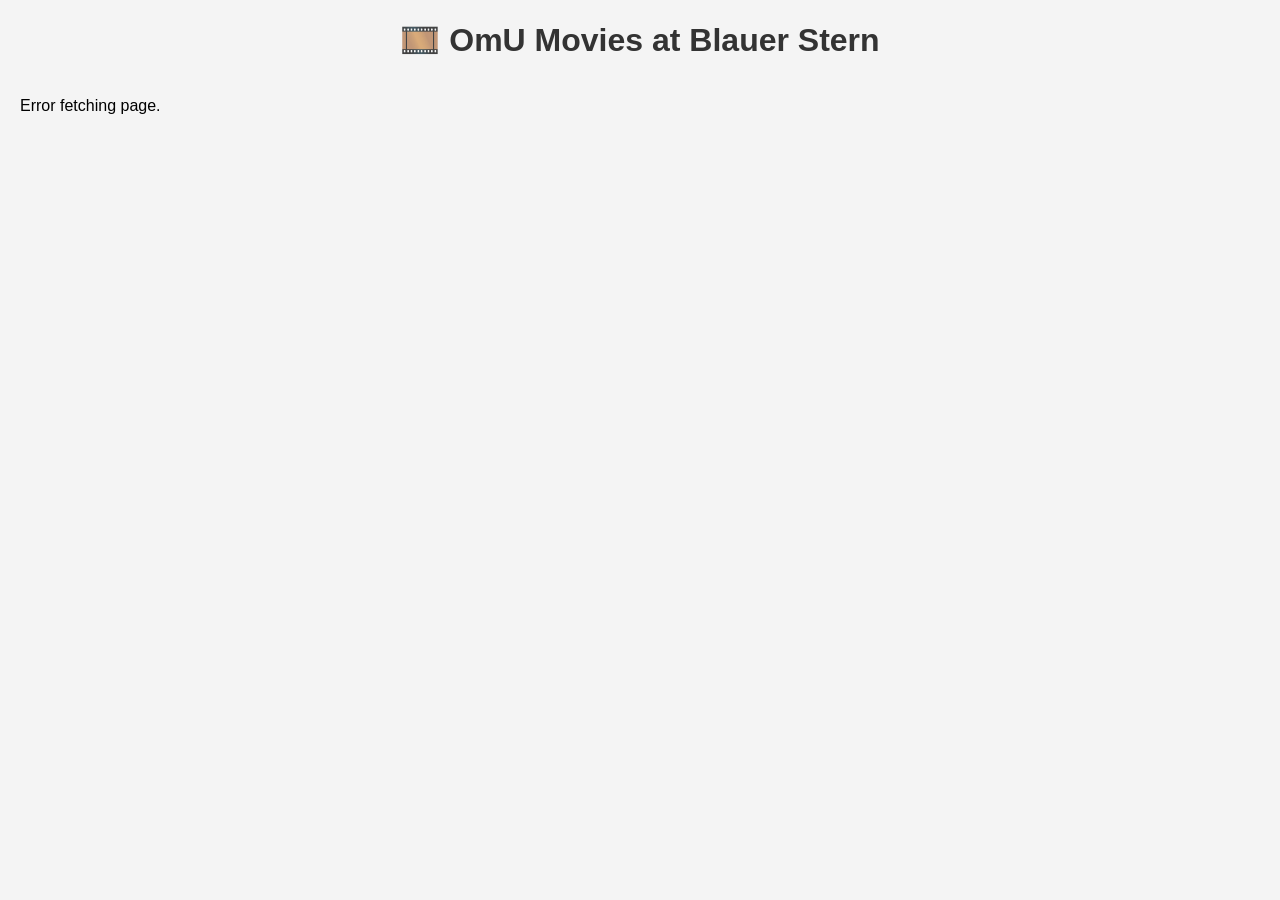
==== index.html @ e0c2a2fd "Initial commit" ====
<!DOCTYPE html>
<html>
  <head>
    <title>OmU Movies Blauer Stern</title>
    <link rel="stylesheet" href="style.css" />
  </head>
  <body>
    <h1>🎞️ OmU Movies at Blauer Stern</h1>
    <div id="movie-list"></div>

    <script src="script.js"></script>
  </body>
</html>
---- style.css ----
body {
  font-family: -apple-system, BlinkMacSystemFont, "Segoe UI", Roboto, Helvetica, Arial, sans-serif, "Apple Color Emoji", "Segoe UI Emoji", "Segoe UI Symbol";
  margin: 20px;
  background-color: #f4f4f4;
}

h1 {
  text-align: center;
  color: #333;
}

#movie-list {
  display: grid;
  grid-template-columns: repeat(auto-fit, minmax(300px, 1fr));
  gap: 20px;
}

.movie-item {
  border: 1px solid #ddd;
  padding: 15px;
  background-color: white;
  border-radius: 5px;
  box-shadow: 2px 2px 5px rgba(0, 0, 0, 0.1);
  display: flex;
  /* Use flexbox for layout */
  align-items: flex-start;
  /* Align items to the top */
}

.movie-image {
  height: 215px;
  /* Set image height */
  width: auto;
  /* Maintain aspect ratio */
  margin-right: 20px;
  /* Space between image and text */
  border-radius: 5px 0 0 5px;
  /* Rounded corners on the left side */
}

.movie-info {
  /* New container for the text elements */
  display: flex;
  flex-direction: column;
}

.movie-item h3 {
  margin-top: 0;
  color: #333;
}

.movie-item p {
  margin-bottom: 5px;
  color: #666;
}

.ticket-button {
  display: inline-flex;
  padding: 10px 20px;
  /* Increased padding */
  background-color: #004085;
  /* Blue background color */
  color: white;
  text-decoration: none;
  /* Remove underline from link */
  border-radius: 8px;
  /* More rounded corners */
  font-weight: 600;
  /* Slightly bolder text */
  transition: background-color 0.3s ease, transform 0.2s ease;
  /* Smooth transitions */
  box-shadow: 0 2px 4px rgba(0, 0, 0, 0.15);
  /* Subtle shadow */
  border: none;
  /* Remove default border */
  cursor: pointer;
  /* Indicate it's clickable */
  margin-top: 20px;
  align-items: center;
  /* Vertically center content */
  justify-content: center;
  /* Horizontally center content */
}

.movie-item p {
  display: flex;
  /* Use flexbox for layout */
  flex-direction: column;
  /* Stack label and value vertically */
  margin-bottom: 5px;
}

.movie-item p .label {
  font-weight: bold;
  color: #333;
}

.movie-item p .value {
  color: #666;
}
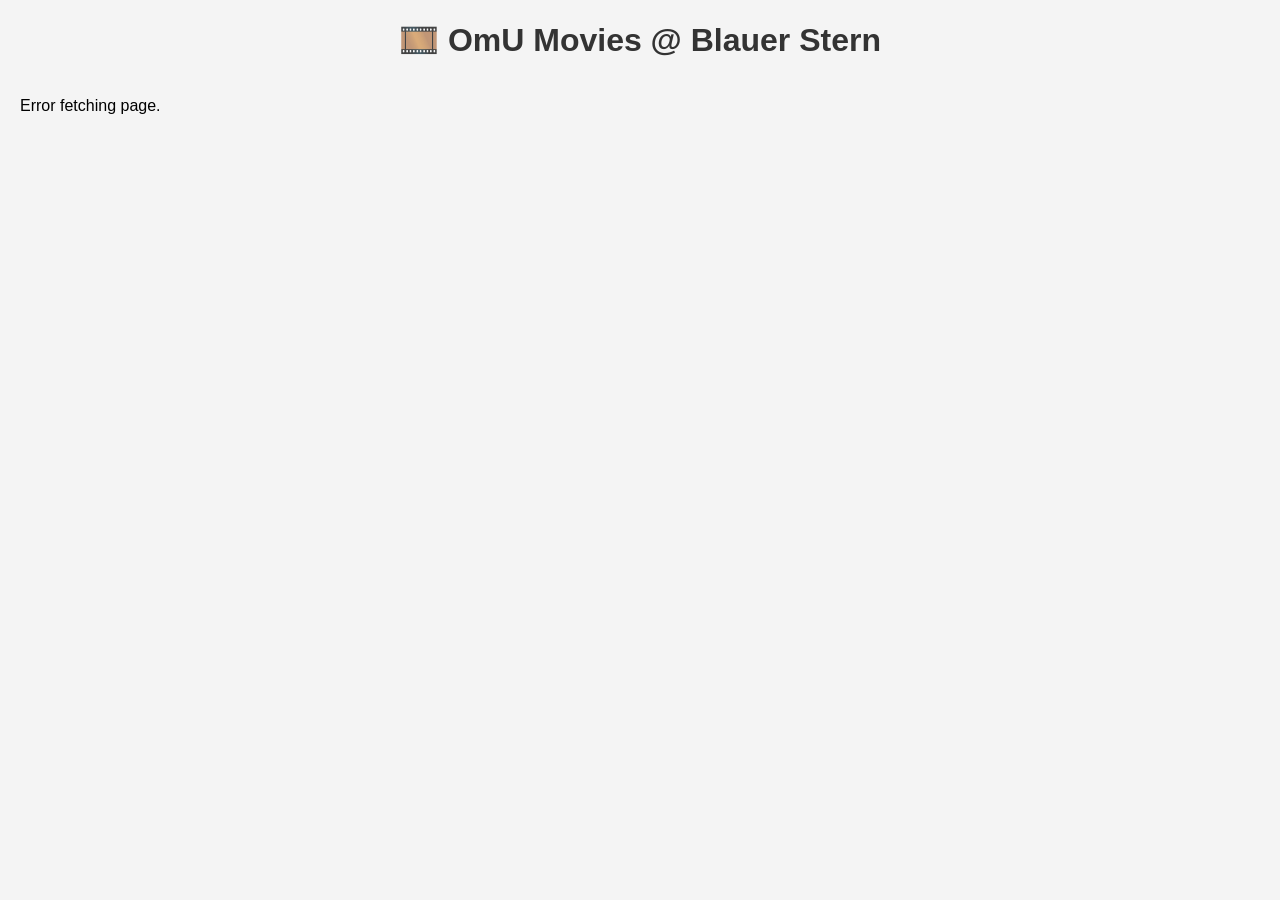
==== commit 08960369: "Added nice styling wow" ====
--- a/index.html
+++ b/index.html
@@ -1,11 +1,11 @@
 <!DOCTYPE html>
 <html>
   <head>
-    <title>OmU Movies Blauer Stern</title>
+    <title>🎞️ OmU Movies @ Blauer Stern</title>
     <link rel="stylesheet" href="style.css" />
   </head>
   <body>
-    <h1>🎞️ OmU Movies at Blauer Stern</h1>
+    <h1>🎞️ OmU Movies @ Blauer Stern</h1>
     <div id="movie-list"></div>
 
     <script src="script.js"></script>
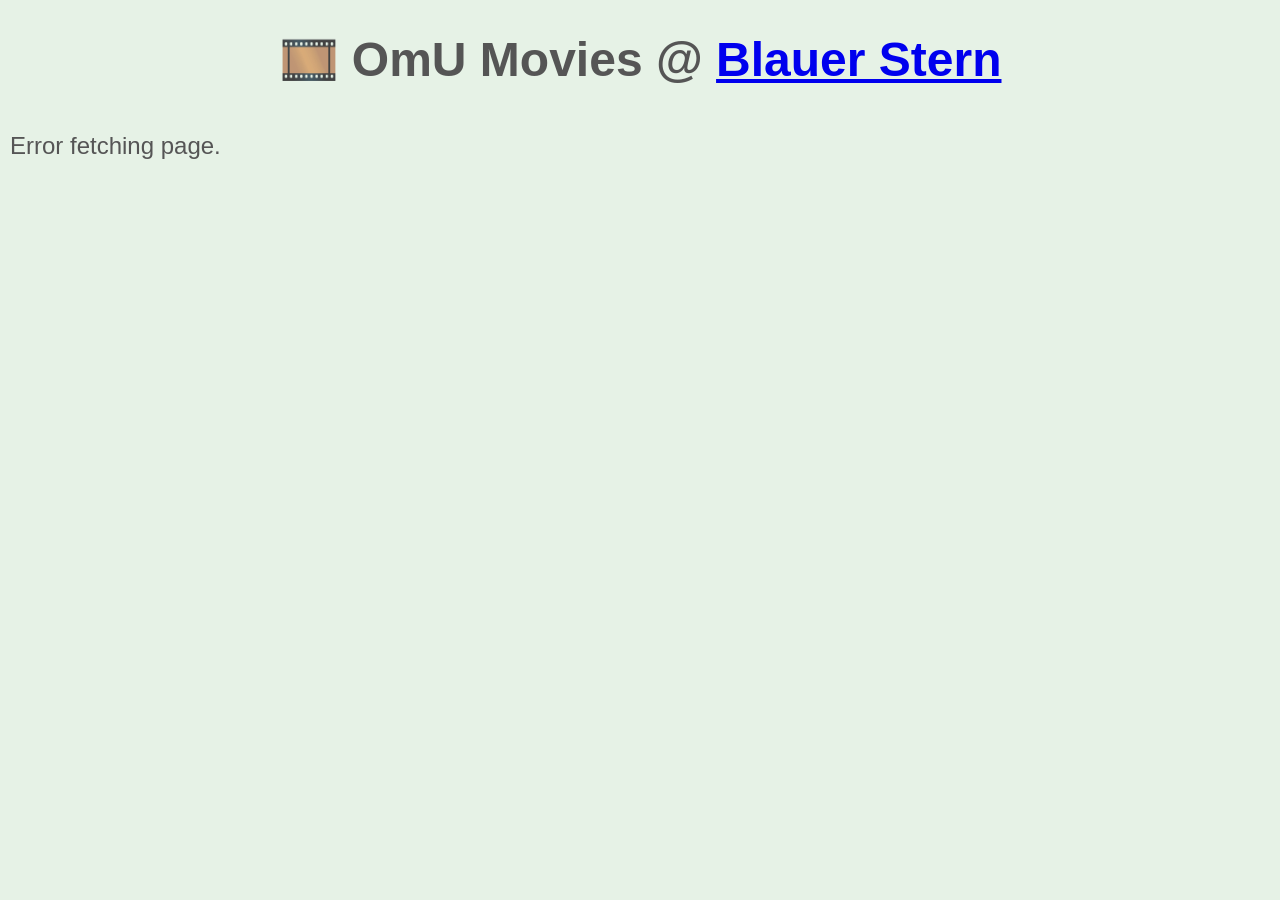
==== commit 41e1da7c: "feat: Link 'Blauer Stern' to its official website and open in new tab In the `index.html` file, the " ====
--- a/index.html
+++ b/index.html
@@ -5,7 +5,7 @@
     <link rel="stylesheet" href="style.css" />
   </head>
   <body>
-    <h1>🎞️ OmU Movies @ Blauer Stern</h1>
+    <h1>🎞️ OmU Movies @ <a href="https://www.yorck.de/kinos/blauer-stern" target="_blank">Blauer Stern</a></h1>
     <div id="movie-list"></div>
 
     <script src="script.js"></script>
--- a/style.css
+++ b/style.css
@@ -1,100 +1,89 @@
 body {
   font-family: -apple-system, BlinkMacSystemFont, "Segoe UI", Roboto, Helvetica, Arial, sans-serif, "Apple Color Emoji", "Segoe UI Emoji", "Segoe UI Symbol";
-  margin: 20px;
-  background-color: #f4f4f4;
+  margin: 10px;
+  background-color: #E6F2E6;
+  font-size: 1.5rem;
+  color: #555;
 }
 
 h1 {
   text-align: center;
-  color: #333;
+  margin-bottom: 20px;
 }
 
 #movie-list {
   display: grid;
-  grid-template-columns: repeat(auto-fit, minmax(300px, 1fr));
-  gap: 20px;
+  grid-template-columns: 1fr;
+  gap: 15px;
 }
 
 .movie-item {
   border: 1px solid #ddd;
-  padding: 15px;
+  padding: 10px;
   background-color: white;
   border-radius: 5px;
   box-shadow: 2px 2px 5px rgba(0, 0, 0, 0.1);
   display: flex;
-  /* Use flexbox for layout */
+  flex-direction: row;
   align-items: flex-start;
-  /* Align items to the top */
 }
 
 .movie-image {
+  width: auto;
   height: 215px;
-  /* Set image height */
-  width: auto;
-  /* Maintain aspect ratio */
+  object-fit: cover;
+  border-radius: 5px;
   margin-right: 20px;
-  /* Space between image and text */
-  border-radius: 5px 0 0 5px;
-  /* Rounded corners on the left side */
+  margin-top: 8px;
 }
 
 .movie-info {
-  /* New container for the text elements */
   display: flex;
   flex-direction: column;
+  flex-grow: 1;
 }
 
 .movie-item h3 {
-  margin-top: 0;
-  color: #333;
-}
-
-.movie-item p {
-  margin-bottom: 5px;
-  color: #666;
-}
-
-.ticket-button {
-  display: inline-flex;
-  padding: 10px 20px;
-  /* Increased padding */
-  background-color: #004085;
-  /* Blue background color */
-  color: white;
-  text-decoration: none;
-  /* Remove underline from link */
-  border-radius: 8px;
-  /* More rounded corners */
-  font-weight: 600;
-  /* Slightly bolder text */
-  transition: background-color 0.3s ease, transform 0.2s ease;
-  /* Smooth transitions */
-  box-shadow: 0 2px 4px rgba(0, 0, 0, 0.15);
-  /* Subtle shadow */
-  border: none;
-  /* Remove default border */
-  cursor: pointer;
-  /* Indicate it's clickable */
-  margin-top: 20px;
+  font-size: 2.5rem;
+  font-weight: 700;
+  margin: 8px 0;
+  display: flex;
   align-items: center;
-  /* Vertically center content */
-  justify-content: center;
-  /* Horizontally center content */
 }
 
 .movie-item p {
   display: flex;
-  /* Use flexbox for layout */
   flex-direction: column;
-  /* Stack label and value vertically */
-  margin-bottom: 5px;
+  margin: 8px 0;
+  line-height: 1.2;
 }
 
 .movie-item p .label {
-  font-weight: bold;
-  color: #333;
+  font-weight: 600;
+  margin-top: 10px;
 }
 
 .movie-item p .value {
-  color: #666;
+  color: #444;
+}
+
+.movie-info h3 .ticket-button {
+  margin-left: 20px;
+  padding: 10px;
+  font-size: 0.8rem;
+  font-weight: 400;
+  border-radius: 4px;
+  background-color: #8FBC8F;
+  color: white;
+  text-decoration: none;
+  border: none;
+  cursor: pointer;
+  box-shadow: 0 1px 2px rgba(0, 0, 0, 0.15);
+  transition: background-color 0.3s ease, transform 0.2s ease;
+}
+
+.movie-link {
+  text-decoration: none;
+  color: inherit;
+  display: block;
 }
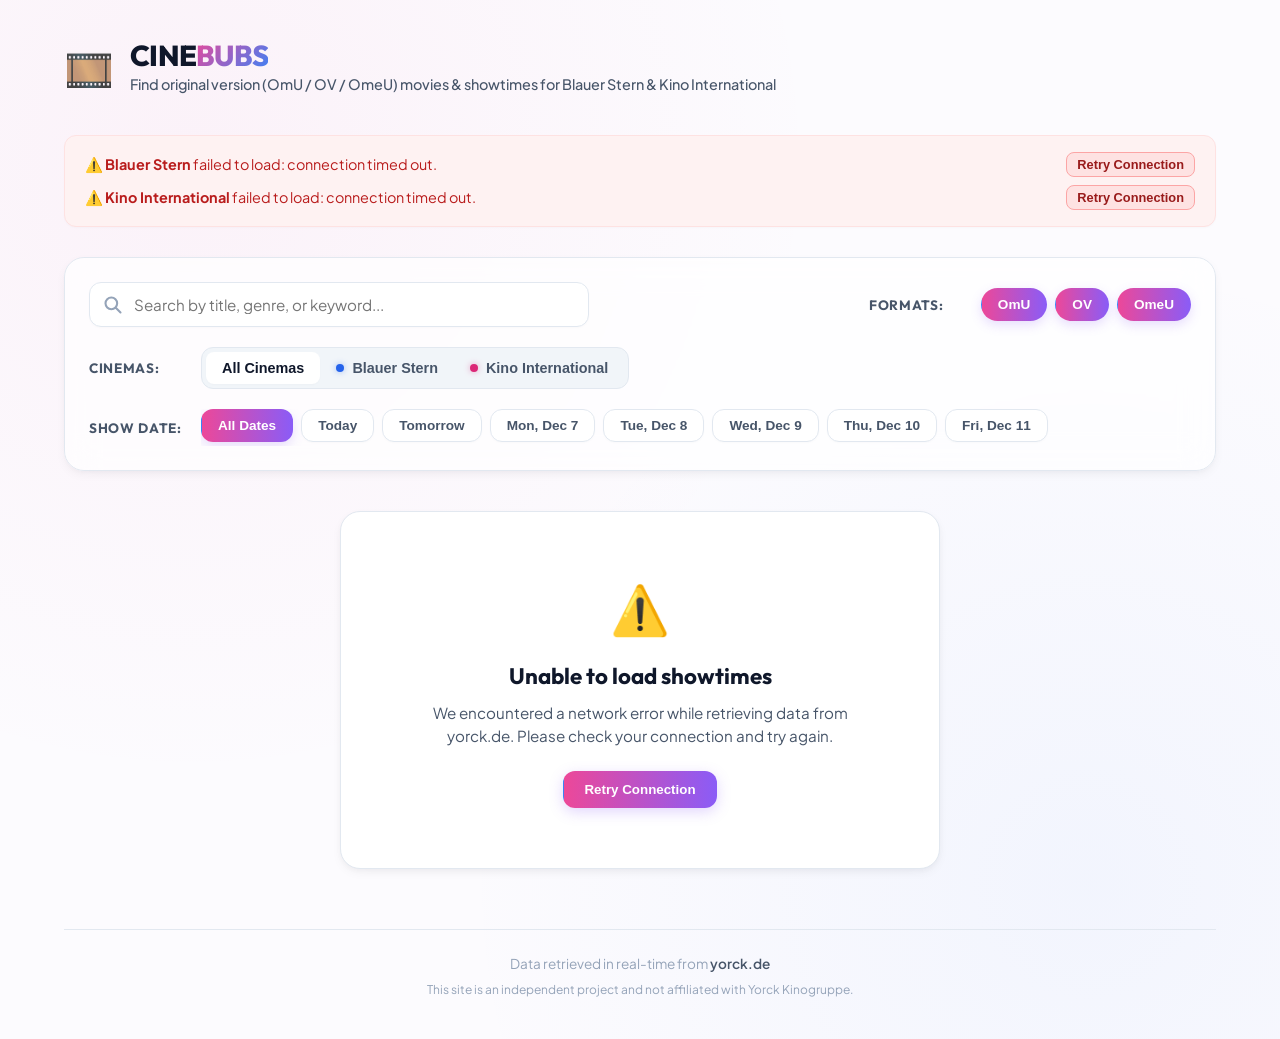
==== commit ade615cf: "redesign + new cinema added" ====
--- a/index.html
+++ b/index.html
@@ -1,12 +1,150 @@
 <!DOCTYPE html>
-<html>
+<html lang="en">
   <head>
-    <title>🎞️ OmU Movies @ Blauer Stern</title>
+    <meta charset="UTF-8" />
+    <meta name="viewport" content="width=device-width, initial-scale=1.0" />
+    <title>CineBubs | OmU & OV Showtimes @ Blauer Stern & Kino International</title>
+    <meta name="description" content="Explore original version (OmU, OV, OmeU) movie showtimes and buy tickets for Blauer Stern and Kino International in Berlin. High-end, fast, and real-time." />
+    
+    <!-- Google Fonts -->
+    <link rel="preconnect" href="https://fonts.googleapis.com" />
+    <link rel="preconnect" href="https://fonts.gstatic.com" crossorigin />
+    <link href="https://fonts.googleapis.com/css2?family=Outfit:wght@400;600;700;800&family=Plus+Jakarta+Sans:wght@400;500;600;700&display=swap" rel="stylesheet" />
+    
+    <!-- Emoji Favicon -->
+    <link rel="icon" href="data:image/svg+xml,<svg xmlns=%22http://www.w3.org/2000/svg%22 viewBox=%220 0 100 100%22><text y=%22.9em%22 font-size=%2280%22>🎞️</text></svg>" />
+    
     <link rel="stylesheet" href="style.css" />
   </head>
   <body>
-    <h1>🎞️ OmU Movies @ <a href="https://www.yorck.de/kinos/blauer-stern" target="_blank">Blauer Stern</a></h1>
-    <div id="movie-list"></div>
+    <div class="container">
+      <!-- Header -->
+      <header class="main-header">
+        <div class="brand">
+          <span class="brand-emoji">🎞️</span>
+          <div>
+            <h1>CINE<span class="gradient-text">BUBS</span></h1>
+            <p class="brand-tagline">Find original version (OmU / OV / OmeU) movies & showtimes for Blauer Stern & Kino International</p>
+          </div>
+        </div>
+        
+        <div id="stats-counter" class="stats-counter hidden">
+          <span class="stats-badge" id="stats-movies-count">0 Movies</span>
+          <span class="stats-badge" id="stats-sessions-count">0 Showtimes</span>
+        </div>
+      </header>
+
+      <!-- Error Notification Area -->
+      <div id="error-container" class="error-container hidden"></div>
+
+      <!-- Filters Panel -->
+      <section class="filter-panel" aria-label="Filter showtimes">
+        <!-- Search and Format Filters -->
+        <div class="filter-row top-row">
+          <div class="search-wrapper">
+            <svg class="search-icon" xmlns="http://www.w3.org/2000/svg" fill="none" viewBox="0 0 24 24" stroke="currentColor" width="20" height="20">
+              <path stroke-linecap="round" stroke-linejoin="round" stroke-width="2.5" d="M21 21l-6-6m2-5a7 7 0 11-14 0 7 7 0 0114 0z" />
+            </svg>
+            <input type="text" id="search-input" placeholder="Search by title, genre, or keyword..." aria-label="Search movies" />
+          </div>
+          
+          <div class="format-filters-wrapper">
+            <span class="filter-label">Formats:</span>
+            <div class="format-chips">
+              <button class="chip-toggle active" data-format="OmU" id="btn-fmt-omu">OmU</button>
+              <button class="chip-toggle active" data-format="OV" id="btn-fmt-ov">OV</button>
+              <button class="chip-toggle active" data-format="OmeU" id="btn-fmt-omeu">OmeU</button>
+            </div>
+          </div>
+        </div>
+
+        <!-- Cinema Selector -->
+        <div class="filter-row">
+          <div class="cinema-selector-wrapper">
+            <span class="filter-label">Cinemas:</span>
+            <div class="cinema-tabs">
+              <button class="cinema-tab active" data-cinema="all" id="tab-cinema-all">All Cinemas</button>
+              <button class="cinema-tab" data-cinema="blauer-stern" id="tab-cinema-blauer-stern">
+                <span class="tab-indicator blauer-stern"></span>Blauer Stern
+              </button>
+              <button class="cinema-tab" data-cinema="kino-international" id="tab-cinema-kino-international">
+                <span class="tab-indicator kino-international"></span>Kino International
+              </button>
+            </div>
+          </div>
+        </div>
+
+        <!-- Date Selector -->
+        <div class="filter-row date-row">
+          <div class="date-selector-wrapper">
+            <span class="filter-label">Show Date:</span>
+            <div class="date-scroll" id="date-scroll-container">
+              <!-- Dynamically populated date tabs -->
+            </div>
+          </div>
+        </div>
+      </section>
+
+      <!-- Main Content Area -->
+      <main>
+        <!-- Skeleton Loading State -->
+        <div id="skeleton-loader" class="movie-grid">
+          <div class="skeleton-card">
+            <div class="skeleton-image-holder"></div>
+            <div class="skeleton-info-holder">
+              <div class="skeleton-line title"></div>
+              <div class="skeleton-line meta"></div>
+              <div class="skeleton-line tagline"></div>
+              <div class="skeleton-line sessions"></div>
+            </div>
+          </div>
+          <div class="skeleton-card">
+            <div class="skeleton-image-holder"></div>
+            <div class="skeleton-info-holder">
+              <div class="skeleton-line title"></div>
+              <div class="skeleton-line meta"></div>
+              <div class="skeleton-line tagline"></div>
+              <div class="skeleton-line sessions"></div>
+            </div>
+          </div>
+          <div class="skeleton-card">
+            <div class="skeleton-image-holder"></div>
+            <div class="skeleton-info-holder">
+              <div class="skeleton-line title"></div>
+              <div class="skeleton-line meta"></div>
+              <div class="skeleton-line tagline"></div>
+              <div class="skeleton-line sessions"></div>
+            </div>
+          </div>
+          <div class="skeleton-card">
+            <div class="skeleton-image-holder"></div>
+            <div class="skeleton-info-holder">
+              <div class="skeleton-line title"></div>
+              <div class="skeleton-line meta"></div>
+              <div class="skeleton-line tagline"></div>
+              <div class="skeleton-line sessions"></div>
+            </div>
+          </div>
+        </div>
+
+        <!-- Status State (Empty / Error) -->
+        <div id="status-state" class="status-state hidden">
+          <div id="status-icon" class="status-icon">🎬</div>
+          <h3 id="status-title">No screenings found</h3>
+          <p id="status-message">Try clearing filters or checking another date.</p>
+          <button id="status-action-btn" class="btn-clear">Reset Filters</button>
+        </div>
+
+        <!-- Movies List -->
+        <div id="movie-list" class="movie-grid hidden"></div>
+      </main>
+
+      <!-- Footer -->
+      <footer class="main-footer">
+        <p>Data retrieved in real-time from <a href="https://www.yorck.de" target="_blank" rel="noopener">yorck.de</a></p>
+        <p class="footer-sub">This site is an independent project and not affiliated with Yorck Kinogruppe.</p>
+      </footer>
+    </div>
 
     <script src="script.js"></script>
   </body>
--- a/style.css
+++ b/style.css
@@ -1,89 +1,829 @@
+/* Design System & Variables */
+:root {
+  --font-heading: 'Outfit', sans-serif;
+  --font-body: 'Plus Jakarta Sans', -apple-system, BlinkMacSystemFont, "Segoe UI", Roboto, sans-serif;
+  
+  /* Color Palette - Premium Pink & Blue Light */
+  --bg-main: #fcfbfe; /* Very soft white with a violet-pink tint */
+  --bg-card: #ffffff;
+  --bg-card-hover: #ffffff;
+  --border-color: #e2e8f0; 
+  --border-active: #d8b4fe; /* Purple-300 */
+  
+  --primary: #4f46e5; /* Indigo-600 */
+  --primary-hover: #4338ca; /* Indigo-700 */
+  --primary-pink: #ec4899; /* Pink-500 */
+  --primary-blue: #3b82f6; /* Blue-500 */
+  --primary-gradient: linear-gradient(135deg, var(--primary-pink) 0%, var(--primary-blue) 100%);
+  --primary-glow: rgba(79, 70, 229, 0.12);
+  
+  --text-primary: #0f172a; 
+  --text-secondary: #475569; 
+  --text-muted: #94a3b8; 
+  
+  /* Cinema Accents - Blauer Stern (Blue), Kino International (Pink) */
+  --blauer-stern: #2563eb; /* Blue-600 */
+  --blauer-stern-bg: rgba(37, 99, 235, 0.06);
+  --kino-international: #db2777; /* Pink-600 */
+  --kino-international-bg: rgba(219, 39, 119, 0.06);
+  
+  /* Shadows & Radius */
+  --shadow-sm: 0 1px 2px rgba(0, 0, 0, 0.02);
+  --shadow-md: 0 4px 12px -2px rgba(15, 23, 42, 0.06), 0 2px 6px -1px rgba(15, 23, 42, 0.03);
+  --shadow-lg: 0 20px 25px -5px rgba(15, 23, 42, 0.08), 0 8px 10px -6px rgba(15, 23, 42, 0.04);
+  
+  --radius-sm: 8px;
+  --radius-md: 12px;
+  --radius-lg: 20px;
+  --radius-pill: 9999px;
+  
+  --transition-normal: 0.25s cubic-bezier(0.4, 0, 0.2, 1);
+  --transition-fast: 0.15s ease;
+}
+
+/* Base Styles */
+* {
+  box-sizing: border-box;
+  margin: 0;
+  padding: 0;
+}
+
 body {
-  font-family: -apple-system, BlinkMacSystemFont, "Segoe UI", Roboto, Helvetica, Arial, sans-serif, "Apple Color Emoji", "Segoe UI Emoji", "Segoe UI Symbol";
-  margin: 10px;
-  background-color: #E6F2E6;
-  font-size: 1.5rem;
-  color: #555;
-}
-
-h1 {
-  text-align: center;
-  margin-bottom: 20px;
-}
-
-#movie-list {
+  background-color: var(--bg-main);
+  background-image: 
+    radial-gradient(circle at 15% 15%, rgba(236, 72, 153, 0.05) 0%, transparent 45%),
+    radial-gradient(circle at 85% 85%, rgba(59, 130, 246, 0.05) 0%, transparent 45%);
+  color: var(--text-primary);
+  font-family: var(--font-body);
+  min-height: 100vh;
+  line-height: 1.5;
+  -webkit-font-smoothing: antialiased;
+}
+
+.container {
+  max-width: 1200px;
+  margin: 0 auto;
+  padding: 40px 24px;
+}
+
+/* Scrollbar Styling */
+::-webkit-scrollbar {
+  width: 6px;
+  height: 6px;
+}
+::-webkit-scrollbar-track {
+  background: transparent;
+}
+::-webkit-scrollbar-thumb {
+  background: #cbd5e1;
+  border-radius: var(--radius-pill);
+}
+::-webkit-scrollbar-thumb:hover {
+  background: #94a3b8;
+}
+
+/* Utilities */
+.hidden {
+  display: none !important;
+}
+
+.gradient-text {
+  background: var(--primary-gradient);
+  -webkit-background-clip: text;
+  -webkit-text-fill-color: transparent;
+  background-clip: text;
+}
+
+/* Header */
+.main-header {
+  display: flex;
+  justify-content: space-between;
+  align-items: center;
+  margin-bottom: 40px;
+  flex-wrap: wrap;
+  gap: 20px;
+}
+
+.brand {
+  display: flex;
+  align-items: center;
+  gap: 16px;
+}
+
+.brand-emoji {
+  font-size: 2.5rem;
+  line-height: 1;
+}
+
+.brand h1 {
+  font-family: var(--font-heading);
+  font-size: 1.8rem;
+  font-weight: 800;
+  letter-spacing: -0.025em;
+  line-height: 1.1;
+}
+
+.brand-tagline {
+  font-size: 0.9rem;
+  color: var(--text-secondary);
+  font-weight: 500;
+  margin-top: 2px;
+}
+
+.stats-counter {
+  display: flex;
+  gap: 10px;
+}
+
+.stats-badge {
+  background: #ffffff;
+  border: 1px solid var(--border-color);
+  padding: 6px 14px;
+  border-radius: var(--radius-pill);
+  font-size: 0.85rem;
+  font-weight: 600;
+  color: var(--text-secondary);
+  box-shadow: var(--shadow-sm);
+}
+
+/* Error Container */
+.error-container {
+  background: #fef2f2;
+  border: 1px solid #fee2e2;
+  border-radius: var(--radius-md);
+  padding: 16px 20px;
+  margin-bottom: 30px;
+  display: flex;
+  flex-direction: column;
+  gap: 8px;
+  box-shadow: var(--shadow-sm);
+}
+
+.error-item {
+  display: flex;
+  justify-content: space-between;
+  align-items: center;
+  font-size: 0.9rem;
+  color: #b91c1c;
+}
+
+.btn-retry {
+  background: #fee2e2;
+  border: 1px solid #fca5a5;
+  color: #991b1b;
+  padding: 4px 10px;
+  border-radius: var(--radius-sm);
+  cursor: pointer;
+  font-size: 0.8rem;
+  font-weight: 600;
+  transition: all var(--transition-fast);
+}
+
+.btn-retry:hover {
+  background: #fca5a5;
+}
+
+/* Filters Panel */
+.filter-panel {
+  background: rgba(255, 255, 255, 0.7);
+  backdrop-filter: blur(16px);
+  -webkit-backdrop-filter: blur(16px);
+  border: 1px solid var(--border-color);
+  border-radius: var(--radius-lg);
+  padding: 24px;
+  margin-bottom: 40px;
+  box-shadow: var(--shadow-md);
+  display: flex;
+  flex-direction: column;
+  gap: 20px;
+}
+
+.filter-row {
+  display: flex;
+  align-items: center;
+  gap: 16px;
+  flex-wrap: wrap;
+}
+
+.filter-row.top-row {
+  justify-content: space-between;
+}
+
+.filter-label {
+  font-family: var(--font-heading);
+  font-weight: 700;
+  font-size: 0.85rem;
+  color: var(--text-secondary);
+  text-transform: uppercase;
+  letter-spacing: 0.05em;
+  min-width: 100px;
+  flex-shrink: 0;
+}
+
+/* Search Wrapper */
+.search-wrapper {
+  position: relative;
+  flex-grow: 1;
+  max-width: 500px;
+}
+
+.search-icon {
+  position: absolute;
+  left: 14px;
+  top: 50%;
+  transform: translateY(-50%);
+  color: var(--text-muted);
+  pointer-events: none;
+}
+
+.search-wrapper input {
+  width: 100%;
+  padding: 12px 16px 12px 44px;
+  background: #ffffff;
+  border: 1px solid var(--border-color);
+  border-radius: var(--radius-md);
+  color: var(--text-primary);
+  font-family: var(--font-body);
+  font-size: 0.95rem;
+  transition: all var(--transition-normal);
+  box-shadow: var(--shadow-sm);
+}
+
+.search-wrapper input:focus {
+  outline: none;
+  border-color: #d8b4fe;
+  box-shadow: 0 0 0 3px rgba(216, 180, 254, 0.3);
+}
+
+/* Format Chips */
+.format-filters-wrapper {
+  display: flex;
+  align-items: center;
+  gap: 12px;
+}
+
+.format-chips {
+  display: flex;
+  gap: 8px;
+}
+
+.chip-toggle {
+  background: #ffffff;
+  border: 1px solid var(--border-color);
+  color: var(--text-secondary);
+  padding: 8px 16px;
+  border-radius: var(--radius-pill);
+  font-size: 0.85rem;
+  font-weight: 600;
+  cursor: pointer;
+  transition: all var(--transition-fast);
+  box-shadow: var(--shadow-sm);
+}
+
+.chip-toggle:hover {
+  background: #f1f5f9;
+  color: var(--text-primary);
+}
+
+.chip-toggle.active {
+  background: linear-gradient(90deg, #ec4899 0%, #8b5cf6 50%, #3b82f6 100%);
+  background-size: 200% auto;
+  border-color: transparent;
+  color: white;
+  box-shadow: 0 4px 12px rgba(139, 92, 246, 0.2);
+  background-position: left center;
+}
+
+.chip-toggle.active:hover {
+  background-position: right center;
+  box-shadow: 0 6px 16px rgba(139, 92, 246, 0.3);
+}
+
+/* Cinema Selector & Tabs */
+.cinema-selector-wrapper {
+  display: flex;
+  align-items: center;
+  gap: 12px;
+}
+
+.cinema-tabs {
+  display: flex;
+  background: #f1f5f9;
+  padding: 4px;
+  border-radius: var(--radius-md);
+  border: 1px solid var(--border-color);
+  flex-wrap: wrap;
+}
+
+.cinema-tab {
+  background: transparent;
+  border: none;
+  color: var(--text-secondary);
+  padding: 8px 16px;
+  border-radius: var(--radius-sm);
+  font-size: 0.9rem;
+  font-weight: 600;
+  cursor: pointer;
+  display: flex;
+  align-items: center;
+  gap: 8px;
+  transition: all var(--transition-fast);
+}
+
+.cinema-tab:hover {
+  color: var(--text-primary);
+}
+
+.cinema-tab.active {
+  background: #ffffff;
+  color: var(--text-primary);
+  box-shadow: var(--shadow-sm);
+}
+
+.tab-indicator {
+  width: 8px;
+  height: 8px;
+  border-radius: 50%;
+  display: inline-block;
+}
+
+.tab-indicator.blauer-stern {
+  background: var(--blauer-stern);
+  box-shadow: 0 0 6px rgba(37, 99, 235, 0.4);
+}
+
+.tab-indicator.kino-international {
+  background: var(--kino-international);
+  box-shadow: 0 0 6px rgba(219, 39, 119, 0.4);
+}
+
+/* Date Selector Scroll */
+.date-selector-wrapper {
+  display: flex;
+  align-items: center;
+  gap: 12px;
+  width: 100%;
+}
+
+.date-scroll {
+  display: flex;
+  gap: 8px;
+  overflow-x: auto;
+  padding-bottom: 4px;
+  scroll-behavior: smooth;
+  width: 100%;
+  -webkit-overflow-scrolling: touch;
+}
+
+.date-tab {
+  background: #ffffff;
+  border: 1px solid var(--border-color);
+  color: var(--text-secondary);
+  padding: 8px 16px;
+  border-radius: var(--radius-md);
+  font-size: 0.85rem;
+  font-weight: 600;
+  cursor: pointer;
+  white-space: nowrap;
+  transition: all var(--transition-fast);
+  box-shadow: var(--shadow-sm);
+}
+
+.date-tab:hover {
+  background: #f1f5f9;
+  color: var(--text-primary);
+  border-color: #cbd5e1;
+}
+
+.date-tab.active {
+  background: linear-gradient(90deg, #ec4899 0%, #8b5cf6 50%, #3b82f6 100%);
+  background-size: 200% auto;
+  border-color: transparent;
+  color: white;
+  box-shadow: 0 4px 12px rgba(139, 92, 246, 0.2);
+  background-position: left center;
+}
+
+.date-tab.active:hover {
+  background-position: right center;
+  box-shadow: 0 6px 16px rgba(139, 92, 246, 0.3);
+}
+
+/* Movie Grid */
+.movie-grid {
   display: grid;
   grid-template-columns: 1fr;
-  gap: 15px;
-}
-
-.movie-item {
-  border: 1px solid #ddd;
-  padding: 10px;
-  background-color: white;
-  border-radius: 5px;
-  box-shadow: 2px 2px 5px rgba(0, 0, 0, 0.1);
+  gap: 24px;
+}
+
+@media (min-width: 768px) {
+  .movie-grid {
+    grid-template-columns: repeat(2, 1fr);
+  }
+}
+
+/* Movie Card */
+.movie-card {
+  background: var(--bg-card);
+  border: 1px solid var(--border-color);
+  border-radius: var(--radius-md);
+  overflow: hidden;
   display: flex;
   flex-direction: row;
-  align-items: flex-start;
-}
-
-.movie-image {
-  width: auto;
-  height: 215px;
+  transition: all var(--transition-normal);
+  box-shadow: var(--shadow-md);
+}
+
+.movie-card:hover {
+  transform: translateY(-4px);
+  border-color: var(--border-active);
+  box-shadow: var(--shadow-lg), 0 8px 30px rgba(192, 132, 252, 0.05);
+}
+
+/* Movie Poster Side */
+.movie-poster-wrapper {
+  position: relative;
+  width: 150px;
+  min-height: 220px;
+  flex-shrink: 0;
+  overflow: hidden;
+  background: #f1f5f9;
+}
+
+.movie-poster {
+  width: 100%;
+  height: 100%;
   object-fit: cover;
-  border-radius: 5px;
-  margin-right: 20px;
-  margin-top: 8px;
-}
-
-.movie-info {
+  transition: transform var(--transition-normal);
+}
+
+.movie-card:hover .movie-poster {
+  transform: scale(1.05);
+}
+
+/* Fallback Poster (in case image is missing) */
+.movie-poster-fallback {
+  width: 100%;
+  height: 100%;
+  display: flex;
+  flex-direction: column;
+  justify-content: center;
+  align-items: center;
+  background: linear-gradient(135deg, #fce7f3 0%, #e0f2fe 100%);
+  color: var(--text-secondary);
+  gap: 8px;
+}
+
+.yorck-pick-badge {
+  position: absolute;
+  top: 10px;
+  left: 10px;
+  background: linear-gradient(135deg, #fbbf24 0%, #f59e0b 100%);
+  color: #000;
+  font-family: var(--font-heading);
+  font-weight: 800;
+  font-size: 0.65rem;
+  text-transform: uppercase;
+  padding: 3px 8px;
+  border-radius: 4px;
+  box-shadow: 0 4px 10px rgba(245, 158, 11, 0.25);
+  letter-spacing: 0.05em;
+  z-index: 2;
+}
+
+/* Movie Details Side */
+.movie-details {
+  padding: 20px;
   display: flex;
   flex-direction: column;
   flex-grow: 1;
-}
-
-.movie-item h3 {
-  font-size: 2.5rem;
+  min-width: 0;
+}
+
+.movie-meta-row {
+  display: flex;
+  align-items: center;
+  gap: 8px;
+  flex-wrap: wrap;
+  margin-bottom: 10px;
+}
+
+.badge-meta {
+  background: #f1f5f9;
+  color: var(--text-secondary);
+  padding: 2px 8px;
+  border-radius: 4px;
+  font-size: 0.75rem;
+  font-weight: 600;
+  display: inline-flex;
+  align-items: center;
+  gap: 4px;
+}
+
+/* FSK Color Badges */
+.fsk-badge {
   font-weight: 700;
-  margin: 8px 0;
-  display: flex;
-  align-items: center;
-}
-
-.movie-item p {
+  font-size: 0.7rem;
+  padding: 2px 6px;
+  border-radius: 4px;
+  border: 1px solid var(--text-muted);
+  color: var(--text-secondary);
+}
+.fsk-0 { border-color: #16a34a; color: #16a34a; background: rgba(22, 163, 74, 0.06); }
+.fsk-6 { border-color: #d97706; color: #d97706; background: rgba(217, 119, 6, 0.06); }
+.fsk-12 { border-color: #2563eb; color: #2563eb; background: rgba(37, 99, 235, 0.06); }
+.fsk-16 { border-color: #7c3aed; color: #7c3aed; background: rgba(124, 58, 237, 0.06); }
+.fsk-18 { border-color: #dc2626; color: #dc2626; background: rgba(220, 38, 38, 0.06); }
+
+.movie-title {
+  font-family: var(--font-heading);
+  font-size: 1.25rem;
+  font-weight: 700;
+  margin-bottom: 6px;
+  line-height: 1.25;
+}
+
+.movie-title a {
+  text-decoration: none;
+  color: var(--text-primary);
+  transition: color var(--transition-fast);
+}
+
+.movie-title a:hover {
+  color: var(--primary-pink);
+}
+
+.movie-tagline {
+  font-size: 0.8rem;
+  font-style: italic;
+  color: var(--text-secondary);
+  margin-bottom: 16px;
+  display: -webkit-box;
+  -webkit-line-clamp: 2;
+  -webkit-box-orient: vertical;
+  overflow: hidden;
+  line-height: 1.4;
+}
+
+/* Movie Showtimes Section */
+.movie-showtimes-section {
+  margin-top: auto;
+  border-top: 1px solid var(--border-color);
+  padding-top: 14px;
   display: flex;
   flex-direction: column;
-  margin: 8px 0;
-  line-height: 1.2;
-}
-
-.movie-item p .label {
+  gap: 12px;
+}
+
+.cinema-group {
+  display: flex;
+  flex-direction: column;
+  gap: 6px;
+}
+
+.cinema-title {
+  font-size: 0.75rem;
+  font-weight: 700;
+  text-transform: uppercase;
+  letter-spacing: 0.05em;
+  display: flex;
+  align-items: center;
+  gap: 6px;
+}
+
+.cinema-title.blauer-stern { color: var(--blauer-stern); }
+.cinema-title.kino-international { color: var(--kino-international); }
+
+.cinema-dot {
+  width: 6px;
+  height: 6px;
+  border-radius: 50%;
+}
+.cinema-dot.blauer-stern { background: var(--blauer-stern); }
+.cinema-dot.kino-international { background: var(--kino-international); }
+
+.showtimes-list {
+  display: flex;
+  flex-wrap: wrap;
+  gap: 6px;
+}
+
+.showtime-pill {
+  display: inline-flex;
+  flex-direction: column;
+  align-items: center;
+  justify-content: center;
+  padding: 6px 12px;
+  background: #f8fafc;
+  border: 1px solid var(--border-color);
+  border-radius: var(--radius-sm);
+  color: var(--text-primary);
+  text-decoration: none;
+  font-size: 0.85rem;
   font-weight: 600;
-  margin-top: 10px;
-}
-
-.movie-item p .value {
-  color: #444;
-}
-
-.movie-info h3 .ticket-button {
-  margin-left: 20px;
-  padding: 10px;
-  font-size: 0.8rem;
-  font-weight: 400;
+  transition: all var(--transition-fast);
+  min-width: 65px;
+}
+
+.showtime-pill .format-tag {
+  font-size: 0.6rem;
+  color: var(--text-secondary);
+  font-weight: 500;
+  margin-top: 1px;
+}
+
+/* Showtime Pill Hovers */
+.showtime-pill.blauer-stern-pill:hover {
+  background: var(--blauer-stern-bg);
+  border-color: var(--blauer-stern);
+  color: var(--blauer-stern);
+  transform: translateY(-2px);
+  box-shadow: 0 4px 10px rgba(37, 99, 235, 0.1);
+}
+
+.showtime-pill.kino-international-pill:hover {
+  background: var(--kino-international-bg);
+  border-color: var(--kino-international);
+  color: var(--kino-international);
+  transform: translateY(-2px);
+  box-shadow: 0 4px 10px rgba(219, 39, 119, 0.1);
+}
+
+/* Skeleton Loaders Styling */
+.skeleton-card {
+  background: var(--bg-card);
+  border: 1px solid var(--border-color);
+  border-radius: var(--radius-md);
+  height: 220px;
+  display: flex;
+  overflow: hidden;
+  position: relative;
+}
+
+.skeleton-image-holder {
+  width: 150px;
+  height: 100%;
+  background: #f1f5f9;
+  flex-shrink: 0;
+}
+
+.skeleton-info-holder {
+  flex-grow: 1;
+  padding: 20px;
+  display: flex;
+  flex-direction: column;
+  gap: 12px;
+}
+
+.skeleton-line {
+  background: linear-gradient(90deg, #f1f5f9 25%, #fce7f3 50%, #f1f5f9 75%); /* Soft pink shimmer glow */
+  background-size: 200% 100%;
+  animation: shimmer 1.5s infinite;
   border-radius: 4px;
-  background-color: #8FBC8F;
+}
+
+.skeleton-line.title { height: 24px; width: 65%; }
+.skeleton-line.meta { height: 16px; width: 35%; }
+.skeleton-line.tagline { height: 14px; width: 80%; }
+.skeleton-line.sessions { height: 40px; width: 95%; margin-top: auto; }
+
+@keyframes shimmer {
+  0% { background-position: -200% 0; }
+  100% { background-position: 200% 0; }
+}
+
+/* Status State Styling (Empty / Error) */
+.status-state {
+  display: flex;
+  flex-direction: column;
+  align-items: center;
+  justify-content: center;
+  padding: 60px 20px;
+  background: #ffffff;
+  border: 1px solid var(--border-color);
+  border-radius: var(--radius-lg);
+  text-align: center;
+  box-shadow: var(--shadow-md);
+  max-width: 600px;
+  margin: 0 auto;
+}
+
+.status-icon {
+  font-size: 3rem;
+  margin-bottom: 16px;
+}
+
+.status-state h3 {
+  font-family: var(--font-heading);
+  font-size: 1.4rem;
+  margin-bottom: 8px;
+  color: var(--text-primary);
+}
+
+.status-state p {
+  color: var(--text-secondary);
+  font-size: 0.95rem;
+  margin-bottom: 24px;
+  max-width: 450px;
+  line-height: 1.5;
+}
+
+.btn-clear {
+  background: linear-gradient(90deg, #ec4899 0%, #8b5cf6 50%, #3b82f6 100%);
+  background-size: 200% auto;
+  border: 1px solid transparent;
   color: white;
+  padding: 10px 20px;
+  border-radius: var(--radius-md);
+  font-weight: 600;
+  cursor: pointer;
+  box-shadow: 0 4px 14px rgba(139, 92, 246, 0.25);
+  transition: all 0.3s ease;
+  background-position: left center;
+}
+
+.btn-clear:hover {
+  background-position: right center;
+  transform: translateY(-1px);
+  box-shadow: 0 6px 20px rgba(139, 92, 246, 0.4);
+}
+
+/* Footer Styling */
+.main-footer {
+  margin-top: 60px;
+  border-top: 1px solid var(--border-color);
+  padding-top: 24px;
+  text-align: center;
+  color: var(--text-muted);
+  font-size: 0.85rem;
+}
+
+.main-footer a {
+  color: var(--text-secondary);
   text-decoration: none;
-  border: none;
-  cursor: pointer;
-  box-shadow: 0 1px 2px rgba(0, 0, 0, 0.15);
-  transition: background-color 0.3s ease, transform 0.2s ease;
-}
-
-.movie-link {
-  text-decoration: none;
-  color: inherit;
-  display: block;
+  font-weight: 600;
+}
+
+.main-footer a:hover {
+  color: var(--primary-pink);
+}
+
+.footer-sub {
+  font-size: 0.75rem;
+  margin-top: 6px;
+}
+
+/* Responsive Overrides */
+@media (max-width: 599px) {
+  .container {
+    padding: 24px 16px;
+  }
+  
+  .main-header {
+    flex-direction: column;
+    align-items: flex-start;
+  }
+  
+  .stats-counter {
+    width: 100%;
+    justify-content: flex-start;
+  }
+  
+  .filter-panel {
+    padding: 16px;
+  }
+  
+  .movie-card {
+    flex-direction: column;
+  }
+  
+  .movie-poster-wrapper {
+    width: 100%;
+    height: 180px;
+    min-height: auto;
+  }
+  
+  .movie-details {
+    padding: 16px;
+  }
+  
+  .skeleton-card {
+    flex-direction: column;
+    height: auto;
+  }
+  
+  .skeleton-image-holder {
+    width: 100%;
+    height: 180px;
+  }
+  
+  .skeleton-info-holder {
+    padding: 16px;
+    gap: 12px;
+  }
+  
+  .skeleton-line.sessions {
+    height: 40px;
+    margin-top: 16px;
+  }
 }
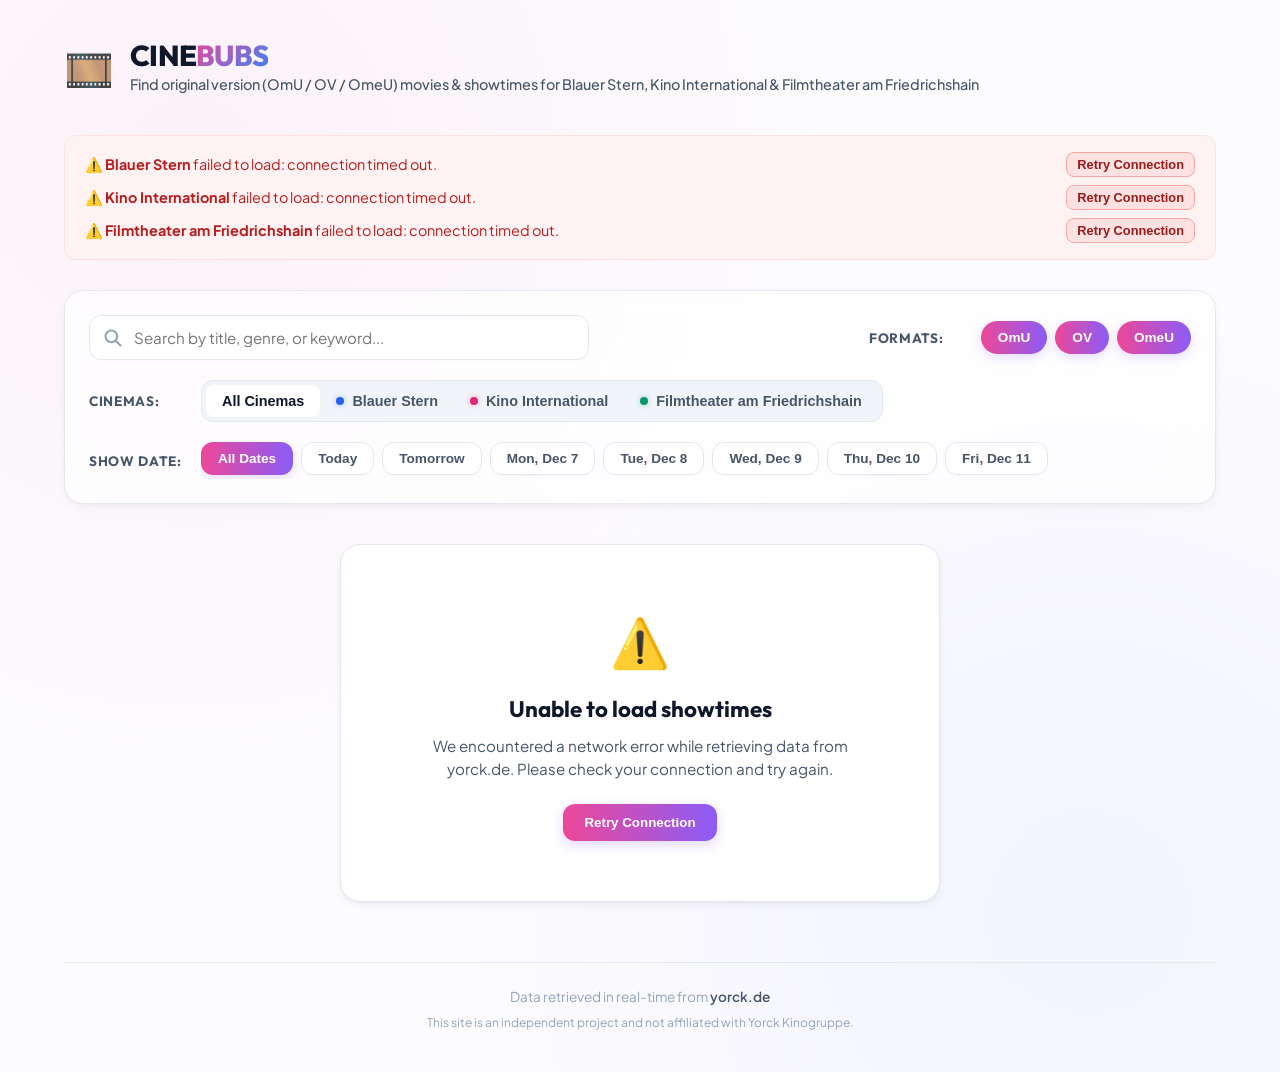
==== commit b70d1de5: "Add Filmtheater am Friedrichshain, fix showtime alignment and dates, merge duplicate screenings, and" ====
--- a/index.html
+++ b/index.html
@@ -3,8 +3,8 @@
   <head>
     <meta charset="UTF-8" />
     <meta name="viewport" content="width=device-width, initial-scale=1.0" />
-    <title>CineBubs | OmU & OV Showtimes @ Blauer Stern & Kino International</title>
-    <meta name="description" content="Explore original version (OmU, OV, OmeU) movie showtimes and buy tickets for Blauer Stern and Kino International in Berlin. High-end, fast, and real-time." />
+    <title>CineBubs | OmU & OV Showtimes @ Blauer Stern, Kino International & Filmtheater am Friedrichshain</title>
+    <meta name="description" content="Explore original version (OmU, OV, OmeU) movie showtimes and buy tickets for Blauer Stern, Kino International and Filmtheater am Friedrichshain in Berlin. High-end, fast, and real-time." />
     
     <!-- Google Fonts -->
     <link rel="preconnect" href="https://fonts.googleapis.com" />
@@ -14,6 +14,9 @@
     <!-- Emoji Favicon -->
     <link rel="icon" href="data:image/svg+xml,<svg xmlns=%22http://www.w3.org/2000/svg%22 viewBox=%220 0 100 100%22><text y=%22.9em%22 font-size=%2280%22>🎞️</text></svg>" />
     
+    <link rel="manifest" href="manifest.json" />
+    <meta name="theme-color" content="#ec4899" />
+
     <link rel="stylesheet" href="style.css" />
   </head>
   <body>
@@ -24,7 +27,7 @@
           <span class="brand-emoji">🎞️</span>
           <div>
             <h1>CINE<span class="gradient-text">BUBS</span></h1>
-            <p class="brand-tagline">Find original version (OmU / OV / OmeU) movies & showtimes for Blauer Stern & Kino International</p>
+            <p class="brand-tagline">Find original version (OmU / OV / OmeU) movies & showtimes for Blauer Stern, Kino International & Filmtheater am Friedrichshain</p>
           </div>
         </div>
         
@@ -69,6 +72,9 @@
               </button>
               <button class="cinema-tab" data-cinema="kino-international" id="tab-cinema-kino-international">
                 <span class="tab-indicator kino-international"></span>Kino International
+              </button>
+              <button class="cinema-tab" data-cinema="filmtheater-am-friedrichshain" id="tab-cinema-filmtheater-am-friedrichshain">
+                <span class="tab-indicator filmtheater-am-friedrichshain"></span>Filmtheater am Friedrichshain
               </button>
             </div>
           </div>
--- a/style.css
+++ b/style.css
@@ -21,11 +21,13 @@
   --text-secondary: #475569; 
   --text-muted: #94a3b8; 
   
-  /* Cinema Accents - Blauer Stern (Blue), Kino International (Pink) */
+  /* Cinema Accents - Blauer Stern (Blue), Kino International (Pink), Filmtheater am Friedrichshain (Green) */
   --blauer-stern: #2563eb; /* Blue-600 */
   --blauer-stern-bg: rgba(37, 99, 235, 0.06);
   --kino-international: #db2777; /* Pink-600 */
   --kino-international-bg: rgba(219, 39, 119, 0.06);
+  --filmtheater-am-friedrichshain: #059669; /* Emerald-600 */
+  --filmtheater-am-friedrichshain-bg: rgba(5, 150, 105, 0.06);
   
   /* Shadows & Radius */
   --shadow-sm: 0 1px 2px rgba(0, 0, 0, 0.02);
@@ -355,6 +357,11 @@
 .tab-indicator.kino-international {
   background: var(--kino-international);
   box-shadow: 0 0 6px rgba(219, 39, 119, 0.4);
+}
+
+.tab-indicator.filmtheater-am-friedrichshain {
+  background: var(--filmtheater-am-friedrichshain);
+  box-shadow: 0 0 6px rgba(5, 150, 105, 0.4);
 }
 
 /* Date Selector Scroll */
@@ -593,6 +600,7 @@
 
 .cinema-title.blauer-stern { color: var(--blauer-stern); }
 .cinema-title.kino-international { color: var(--kino-international); }
+.cinema-title.filmtheater-am-friedrichshain { color: var(--filmtheater-am-friedrichshain); }
 
 .cinema-dot {
   width: 6px;
@@ -601,11 +609,13 @@
 }
 .cinema-dot.blauer-stern { background: var(--blauer-stern); }
 .cinema-dot.kino-international { background: var(--kino-international); }
+.cinema-dot.filmtheater-am-friedrichshain { background: var(--filmtheater-am-friedrichshain); }
 
 .showtimes-list {
   display: flex;
   flex-wrap: wrap;
-  gap: 6px;
+  gap: 8px 6px;
+  align-items: flex-start;
 }
 
 .showtime-pill {
@@ -623,6 +633,22 @@
   font-weight: 600;
   transition: all var(--transition-fast);
   min-width: 65px;
+  white-space: nowrap;
+  line-height: 1.2;
+}
+
+.showtime-pill .pill-date-label {
+  font-size: 0.65rem;
+  color: var(--text-secondary);
+  font-weight: 700;
+  margin-bottom: 2px;
+  text-transform: uppercase;
+  letter-spacing: 0.05em;
+}
+
+.showtime-pill .pill-time-value {
+  font-size: 0.85rem;
+  font-weight: 600;
 }
 
 .showtime-pill .format-tag {
@@ -647,6 +673,14 @@
   color: var(--kino-international);
   transform: translateY(-2px);
   box-shadow: 0 4px 10px rgba(219, 39, 119, 0.1);
+}
+
+.showtime-pill.filmtheater-am-friedrichshain-pill:hover {
+  background: var(--filmtheater-am-friedrichshain-bg);
+  border-color: var(--filmtheater-am-friedrichshain);
+  color: var(--filmtheater-am-friedrichshain);
+  transform: translateY(-2px);
+  box-shadow: 0 4px 10px rgba(5, 150, 105, 0.1);
 }
 
 /* Skeleton Loaders Styling */
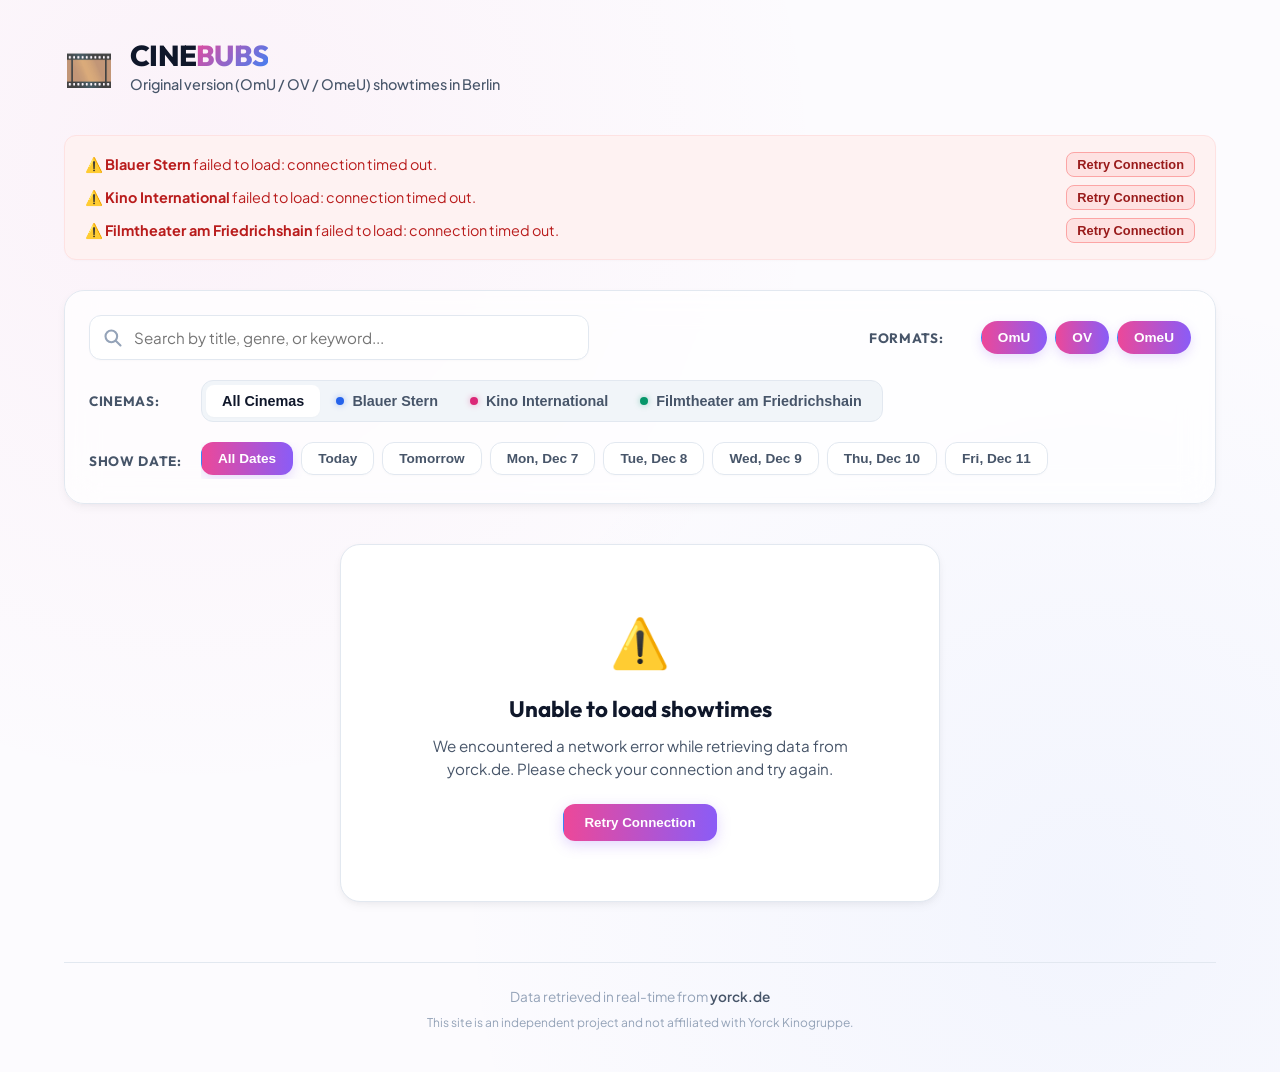
==== commit da44f8f6: "Shorten tagline and remove top stats counter" ====
--- a/index.html
+++ b/index.html
@@ -21,19 +21,13 @@
   </head>
   <body>
     <div class="container">
-      <!-- Header -->
       <header class="main-header">
         <div class="brand">
           <span class="brand-emoji">🎞️</span>
           <div>
             <h1>CINE<span class="gradient-text">BUBS</span></h1>
-            <p class="brand-tagline">Find original version (OmU / OV / OmeU) movies & showtimes for Blauer Stern, Kino International & Filmtheater am Friedrichshain</p>
+            <p class="brand-tagline">Original version (OmU / OV / OmeU) showtimes in Berlin</p>
           </div>
-        </div>
-        
-        <div id="stats-counter" class="stats-counter hidden">
-          <span class="stats-badge" id="stats-movies-count">0 Movies</span>
-          <span class="stats-badge" id="stats-sessions-count">0 Showtimes</span>
         </div>
       </header>
 
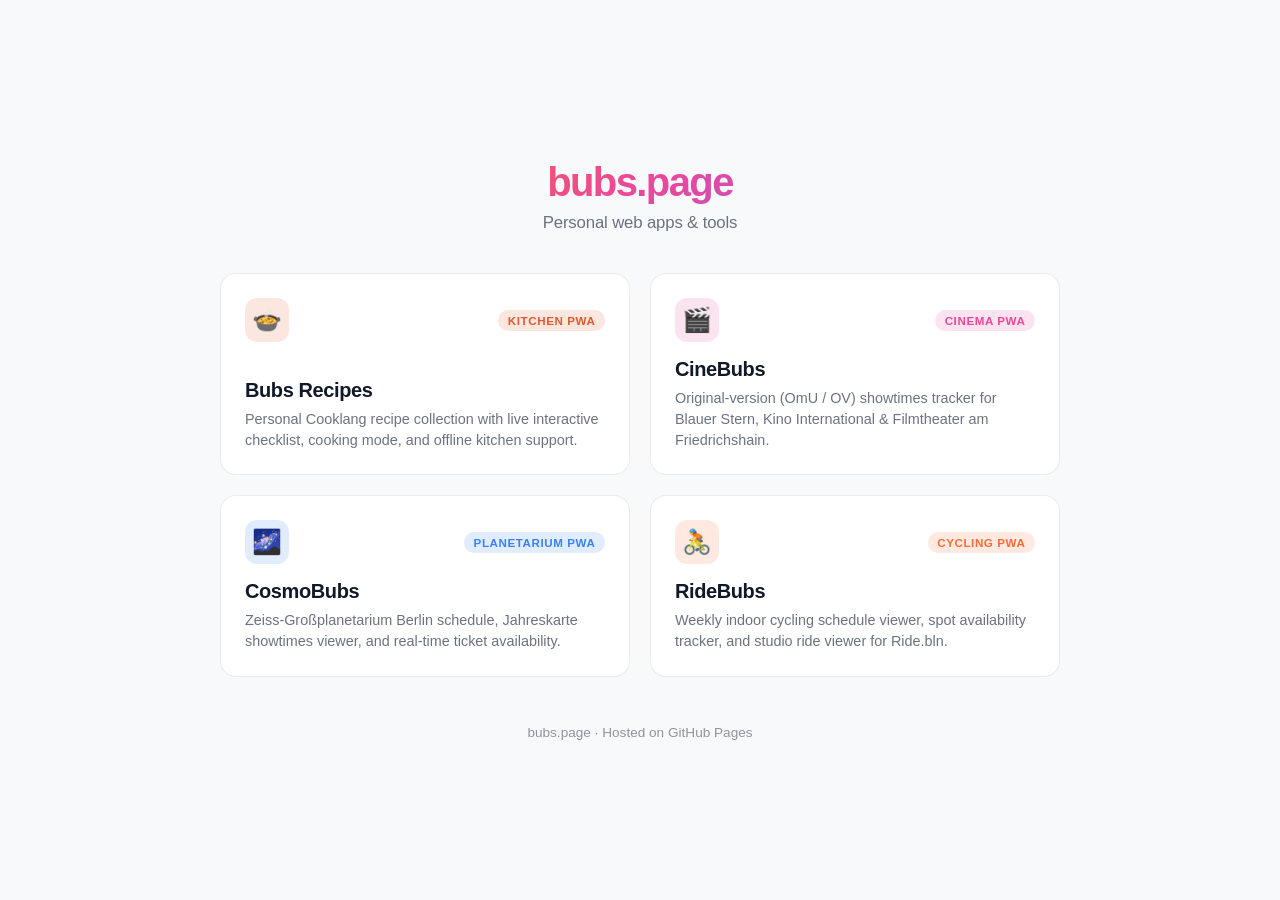
==== commit ae986385: "feat(hub): implement bubs.page personal landing page and legacy app redirects" ====
--- a/index.html
+++ b/index.html
@@ -1,151 +1,250 @@
 <!DOCTYPE html>
 <html lang="en">
-  <head>
-    <meta charset="UTF-8" />
-    <meta name="viewport" content="width=device-width, initial-scale=1.0" />
-    <title>CineBubs | OmU & OV Showtimes @ Blauer Stern, Kino International & Filmtheater am Friedrichshain</title>
-    <meta name="description" content="Explore original version (OmU, OV, OmeU) movie showtimes and buy tickets for Blauer Stern, Kino International and Filmtheater am Friedrichshain in Berlin. High-end, fast, and real-time." />
-    
-    <!-- Google Fonts -->
-    <link rel="preconnect" href="https://fonts.googleapis.com" />
-    <link rel="preconnect" href="https://fonts.gstatic.com" crossorigin />
-    <link href="https://fonts.googleapis.com/css2?family=Outfit:wght@400;600;700;800&family=Plus+Jakarta+Sans:wght@400;500;600;700&display=swap" rel="stylesheet" />
-    
-    <!-- Emoji Favicon -->
-    <link rel="icon" href="data:image/svg+xml,<svg xmlns=%22http://www.w3.org/2000/svg%22 viewBox=%220 0 100 100%22><text y=%22.9em%22 font-size=%2280%22>🎞️</text></svg>" />
-    
-    <link rel="manifest" href="manifest.json" />
-    <meta name="theme-color" content="#ec4899" />
-
-    <link rel="stylesheet" href="style.css" />
-  </head>
-  <body>
-    <div class="container">
-      <header class="main-header">
-        <div class="brand">
-          <span class="brand-emoji">🎞️</span>
-          <div>
-            <h1>CINE<span class="gradient-text">BUBS</span></h1>
-            <p class="brand-tagline">Original version (OmU / OV / OmeU) showtimes in Berlin</p>
-          </div>
-        </div>
-      </header>
-
-      <!-- Error Notification Area -->
-      <div id="error-container" class="error-container hidden"></div>
-
-      <!-- Filters Panel -->
-      <section class="filter-panel" aria-label="Filter showtimes">
-        <!-- Search and Format Filters -->
-        <div class="filter-row top-row">
-          <div class="search-wrapper">
-            <svg class="search-icon" xmlns="http://www.w3.org/2000/svg" fill="none" viewBox="0 0 24 24" stroke="currentColor" width="20" height="20">
-              <path stroke-linecap="round" stroke-linejoin="round" stroke-width="2.5" d="M21 21l-6-6m2-5a7 7 0 11-14 0 7 7 0 0114 0z" />
-            </svg>
-            <input type="text" id="search-input" placeholder="Search by title, genre, or keyword..." aria-label="Search movies" />
-          </div>
-          
-          <div class="format-filters-wrapper">
-            <span class="filter-label">Formats:</span>
-            <div class="format-chips">
-              <button class="chip-toggle active" data-format="OmU" id="btn-fmt-omu">OmU</button>
-              <button class="chip-toggle active" data-format="OV" id="btn-fmt-ov">OV</button>
-              <button class="chip-toggle active" data-format="OmeU" id="btn-fmt-omeu">OmeU</button>
-            </div>
-          </div>
-        </div>
-
-        <!-- Cinema Selector -->
-        <div class="filter-row">
-          <div class="cinema-selector-wrapper">
-            <span class="filter-label">Cinemas:</span>
-            <div class="cinema-tabs">
-              <button class="cinema-tab active" data-cinema="all" id="tab-cinema-all">All Cinemas</button>
-              <button class="cinema-tab" data-cinema="blauer-stern" id="tab-cinema-blauer-stern">
-                <span class="tab-indicator blauer-stern"></span>Blauer Stern
-              </button>
-              <button class="cinema-tab" data-cinema="kino-international" id="tab-cinema-kino-international">
-                <span class="tab-indicator kino-international"></span>Kino International
-              </button>
-              <button class="cinema-tab" data-cinema="filmtheater-am-friedrichshain" id="tab-cinema-filmtheater-am-friedrichshain">
-                <span class="tab-indicator filmtheater-am-friedrichshain"></span>Filmtheater am Friedrichshain
-              </button>
-            </div>
-          </div>
-        </div>
-
-        <!-- Date Selector -->
-        <div class="filter-row date-row">
-          <div class="date-selector-wrapper">
-            <span class="filter-label">Show Date:</span>
-            <div class="date-scroll" id="date-scroll-container">
-              <!-- Dynamically populated date tabs -->
-            </div>
-          </div>
-        </div>
-      </section>
-
-      <!-- Main Content Area -->
-      <main>
-        <!-- Skeleton Loading State -->
-        <div id="skeleton-loader" class="movie-grid">
-          <div class="skeleton-card">
-            <div class="skeleton-image-holder"></div>
-            <div class="skeleton-info-holder">
-              <div class="skeleton-line title"></div>
-              <div class="skeleton-line meta"></div>
-              <div class="skeleton-line tagline"></div>
-              <div class="skeleton-line sessions"></div>
-            </div>
-          </div>
-          <div class="skeleton-card">
-            <div class="skeleton-image-holder"></div>
-            <div class="skeleton-info-holder">
-              <div class="skeleton-line title"></div>
-              <div class="skeleton-line meta"></div>
-              <div class="skeleton-line tagline"></div>
-              <div class="skeleton-line sessions"></div>
-            </div>
-          </div>
-          <div class="skeleton-card">
-            <div class="skeleton-image-holder"></div>
-            <div class="skeleton-info-holder">
-              <div class="skeleton-line title"></div>
-              <div class="skeleton-line meta"></div>
-              <div class="skeleton-line tagline"></div>
-              <div class="skeleton-line sessions"></div>
-            </div>
-          </div>
-          <div class="skeleton-card">
-            <div class="skeleton-image-holder"></div>
-            <div class="skeleton-info-holder">
-              <div class="skeleton-line title"></div>
-              <div class="skeleton-line meta"></div>
-              <div class="skeleton-line tagline"></div>
-              <div class="skeleton-line sessions"></div>
-            </div>
-          </div>
-        </div>
-
-        <!-- Status State (Empty / Error) -->
-        <div id="status-state" class="status-state hidden">
-          <div id="status-icon" class="status-icon">🎬</div>
-          <h3 id="status-title">No screenings found</h3>
-          <p id="status-message">Try clearing filters or checking another date.</p>
-          <button id="status-action-btn" class="btn-clear">Reset Filters</button>
-        </div>
-
-        <!-- Movies List -->
-        <div id="movie-list" class="movie-grid hidden"></div>
-      </main>
-
-      <!-- Footer -->
-      <footer class="main-footer">
-        <p>Data retrieved in real-time from <a href="https://www.yorck.de" target="_blank" rel="noopener">yorck.de</a></p>
-        <p class="footer-sub">This site is an independent project and not affiliated with Yorck Kinogruppe.</p>
-      </footer>
+<head>
+  <meta charset="UTF-8">
+  <meta name="viewport" content="width=device-width, initial-scale=1.0">
+  <title>bubs.page &middot; Personal Hub</title>
+  <meta name="description" content="Personal collection of Progressive Web Apps and tools by Bubs.">
+  <meta name="theme-color" content="#121316">
+  <link rel="icon" href="data:image/svg+xml,<svg xmlns=%22http://www.w3.org/2000/svg%22 viewBox=%220 0 100 100%22><text y=%22.9em%22 font-size=%2290%22>✨</text></svg>">
+  <style>
+    :root {
+      --bg: #0f1013;
+      --card-bg: #18191f;
+      --card-border: rgba(255, 255, 255, 0.08);
+      --card-hover-border: rgba(255, 255, 255, 0.2);
+      --text: #f3f4f6;
+      --text-muted: #9ca3af;
+      --font-family: -apple-system, BlinkMacSystemFont, "Segoe UI", Roboto, Helvetica, Arial, sans-serif;
+    }
+
+    @media (prefers-color-scheme: light) {
+      :root {
+        --bg: #f8f9fa;
+        --card-bg: #ffffff;
+        --card-border: rgba(0, 0, 0, 0.08);
+        --card-hover-border: rgba(0, 0, 0, 0.2);
+        --text: #111827;
+        --text-muted: #6b7280;
+      }
+    }
+
+    * {
+      box-sizing: border-box;
+      margin: 0;
+      padding: 0;
+    }
+
+    body {
+      background-color: var(--bg);
+      color: var(--text);
+      font-family: var(--font-family);
+      min-height: 100vh;
+      display: flex;
+      flex-direction: column;
+      align-items: center;
+      justify-content: center;
+      padding: 2.5rem 1.25rem;
+      -webkit-font-smoothing: antialiased;
+    }
+
+    .container {
+      width: 100%;
+      max-width: 840px;
+      margin: 0 auto;
+    }
+
+    header {
+      text-align: center;
+      margin-bottom: 2.5rem;
+    }
+
+    .brand-title {
+      font-size: 2.5rem;
+      font-weight: 800;
+      letter-spacing: -0.04em;
+      background: linear-gradient(135deg, #f97316 0%, #ec4899 50%, #8b5cf6 100%);
+      -webkit-background-clip: text;
+      -webkit-text-fill-color: transparent;
+      margin-bottom: 0.5rem;
+    }
+
+    .brand-subtitle {
+      font-size: 1.05rem;
+      color: var(--text-muted);
+      font-weight: 400;
+      letter-spacing: -0.01em;
+    }
+
+    .grid {
+      display: grid;
+      grid-template-columns: repeat(auto-fit, minmax(280px, 1fr));
+      gap: 1.25rem;
+      margin-bottom: 3rem;
+    }
+
+    .card {
+      background-color: var(--card-bg);
+      border: 1px solid var(--card-border);
+      border-radius: 16px;
+      padding: 1.5rem;
+      text-decoration: none;
+      color: inherit;
+      display: flex;
+      flex-direction: column;
+      justify-content: space-between;
+      transition: all 0.2s cubic-bezier(0.16, 1, 0.3, 1);
+      position: relative;
+      overflow: hidden;
+    }
+
+    .card:hover {
+      transform: translateY(-3px);
+      border-color: var(--card-hover-border);
+      box-shadow: 0 12px 28px -8px rgba(0, 0, 0, 0.25);
+    }
+
+    .card-top {
+      display: flex;
+      align-items: center;
+      justify-content: space-between;
+      margin-bottom: 1rem;
+    }
+
+    .icon-wrapper {
+      width: 44px;
+      height: 44px;
+      border-radius: 12px;
+      display: flex;
+      align-items: center;
+      justify-content: center;
+      font-size: 1.5rem;
+    }
+
+    .badge {
+      font-size: 0.725rem;
+      font-weight: 600;
+      text-transform: uppercase;
+      letter-spacing: 0.05em;
+      padding: 0.25rem 0.6rem;
+      border-radius: 20px;
+    }
+
+    .card-content h2 {
+      font-size: 1.25rem;
+      font-weight: 700;
+      letter-spacing: -0.02em;
+      margin-bottom: 0.4rem;
+      display: flex;
+      align-items: center;
+      gap: 0.4rem;
+    }
+
+    .card-content p {
+      font-size: 0.9rem;
+      line-height: 1.45;
+      color: var(--text-muted);
+    }
+
+    .arrow {
+      opacity: 0;
+      transform: translateX(-4px);
+      transition: all 0.2s ease;
+      font-size: 1rem;
+    }
+
+    .card:hover .arrow {
+      opacity: 1;
+      transform: translateX(0);
+    }
+
+    /* App specific accent badges */
+    .recipes .icon-wrapper { background: rgba(224, 90, 47, 0.15); }
+    .recipes .badge { background: rgba(224, 90, 47, 0.15); color: #e05a2f; }
+
+    .cine .icon-wrapper { background: rgba(236, 72, 153, 0.15); }
+    .cine .badge { background: rgba(236, 72, 153, 0.15); color: #ec4899; }
+
+    .cosmo .icon-wrapper { background: rgba(59, 130, 246, 0.15); }
+    .cosmo .badge { background: rgba(59, 130, 246, 0.15); color: #3b82f6; }
+
+    .ride .icon-wrapper { background: rgba(255, 107, 53, 0.15); }
+    .ride .badge { background: rgba(255, 107, 53, 0.15); color: #ff6b35; }
+
+    footer {
+      text-align: center;
+      font-size: 0.85rem;
+      color: var(--text-muted);
+      opacity: 0.75;
+    }
+
+    footer a {
+      color: inherit;
+      text-decoration: underline;
+      text-underline-offset: 3px;
+    }
+  </style>
+</head>
+<body>
+  <div class="container">
+    <header>
+      <h1 class="brand-title">bubs.page</h1>
+      <p class="brand-subtitle">Personal web apps &amp; tools</p>
+    </header>
+
+    <div class="grid">
+      <!-- Recipes -->
+      <a href="https://recipes.bubs.page" class="card recipes">
+        <div class="card-top">
+          <div class="icon-wrapper">🍲</div>
+          <span class="badge">Kitchen PWA</span>
+        </div>
+        <div class="card-content">
+          <h2>Bubs Recipes <span class="arrow">&rarr;</span></h2>
+          <p>Personal Cooklang recipe collection with live interactive checklist, cooking mode, and offline kitchen support.</p>
+        </div>
+      </a>
+
+      <!-- CineBubs -->
+      <a href="https://cine.bubs.page" class="card cine">
+        <div class="card-top">
+          <div class="icon-wrapper">🎬</div>
+          <span class="badge">Cinema PWA</span>
+        </div>
+        <div class="card-content">
+          <h2>CineBubs <span class="arrow">&rarr;</span></h2>
+          <p>Original-version (OmU / OV) showtimes tracker for Blauer Stern, Kino International &amp; Filmtheater am Friedrichshain.</p>
+        </div>
+      </a>
+
+      <!-- CosmoBubs -->
+      <a href="https://cosmo.bubs.page" class="card cosmo">
+        <div class="card-top">
+          <div class="icon-wrapper">🌌</div>
+          <span class="badge">Planetarium PWA</span>
+        </div>
+        <div class="card-content">
+          <h2>CosmoBubs <span class="arrow">&rarr;</span></h2>
+          <p>Zeiss-Großplanetarium Berlin schedule, Jahreskarte showtimes viewer, and real-time ticket availability.</p>
+        </div>
+      </a>
+
+      <!-- RideBubs -->
+      <a href="https://ride.bubs.page" class="card ride">
+        <div class="card-top">
+          <div class="icon-wrapper">🚴</div>
+          <span class="badge">Cycling PWA</span>
+        </div>
+        <div class="card-content">
+          <h2>RideBubs <span class="arrow">&rarr;</span></h2>
+          <p>Weekly indoor cycling schedule viewer, spot availability tracker, and studio ride viewer for Ride.bln.</p>
+        </div>
+      </a>
     </div>
 
-    <script src="script.js"></script>
-  </body>
+    <footer>
+      <p>bubs.page &middot; Hosted on GitHub Pages</p>
+    </footer>
+  </div>
+</body>
 </html>
